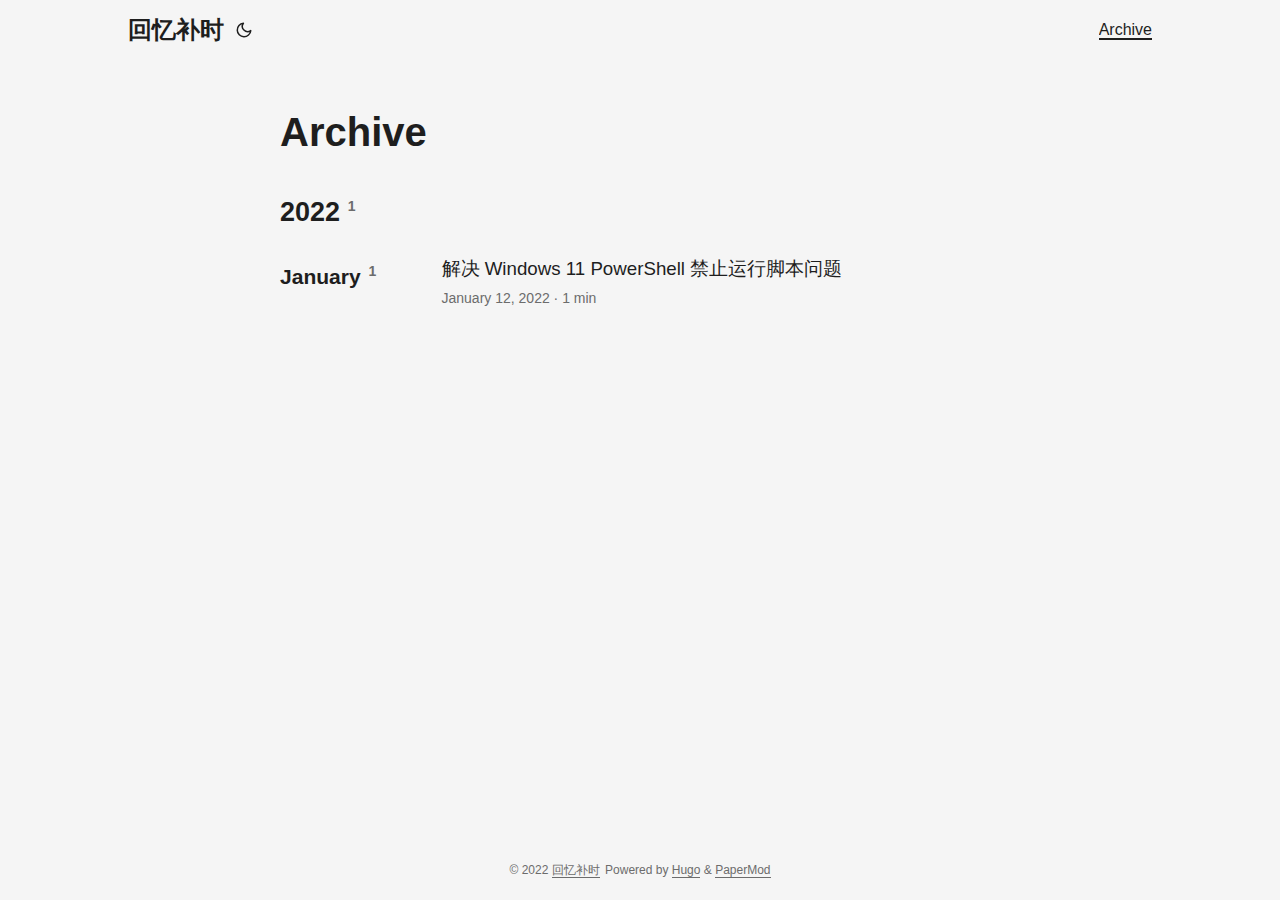
==== archives/index.html @ 0eb6135e "deploy: 8ccdf99a5b5cba30cd9b796a243c26a84a77e365" ====
<!DOCTYPE html>
<html lang="en" dir="auto">

<head><meta charset="utf-8">
<meta http-equiv="X-UA-Compatible" content="IE=edge">
<meta name="viewport" content="width=device-width, initial-scale=1, shrink-to-fit=no">
<meta name="robots" content="index, follow">
<title>Archive | 回忆补时</title>
<meta name="keywords" content="" />
<meta name="description" content="archives">
<meta name="author" content="">
<link rel="canonical" href="/archives/" />
<link crossorigin="anonymous" href="/assets/css/stylesheet.min.502c80ee6d7b983cf2ffcc726988eab173abcad439327f3f7e8fc9c75b88c4c5.css" integrity="sha256-UCyA7m17mDzy/8xyaYjqsXOrytQ5Mn8/fo/Jx1uIxMU=" rel="preload stylesheet" as="style">
<link rel="icon" href="/favicon.ico">
<link rel="icon" type="image/png" sizes="16x16" href="/favicon-16x16.png">
<link rel="icon" type="image/png" sizes="32x32" href="/favicon-32x32.png">
<link rel="apple-touch-icon" href="/apple-touch-icon.png">
<link rel="mask-icon" href="/safari-pinned-tab.svg">
<meta name="theme-color" content="#2e2e33">
<meta name="msapplication-TileColor" content="#2e2e33">
<meta name="generator" content="Hugo 0.92.0" />
<noscript>
    <style>
        #theme-toggle,
        .top-link {
            display: none;
        }

    </style>
    <style>
        @media (prefers-color-scheme: dark) {
            :root {
                --theme: rgb(29, 30, 32);
                --entry: rgb(46, 46, 51);
                --primary: rgb(218, 218, 219);
                --secondary: rgb(155, 156, 157);
                --tertiary: rgb(65, 66, 68);
                --content: rgb(196, 196, 197);
                --hljs-bg: rgb(46, 46, 51);
                --code-bg: rgb(55, 56, 62);
                --border: rgb(51, 51, 51);
            }

            .list {
                background: var(--theme);
            }

            .list:not(.dark)::-webkit-scrollbar-track {
                background: 0 0;
            }

            .list:not(.dark)::-webkit-scrollbar-thumb {
                border-color: var(--theme);
            }
        }

    </style>
</noscript><meta property="og:title" content="Archive" />
<meta property="og:description" content="archives" />
<meta property="og:type" content="article" />
<meta property="og:url" content="/archives/" /><meta property="article:section" content="" />



<meta name="twitter:card" content="summary"/>
<meta name="twitter:title" content="Archive"/>
<meta name="twitter:description" content="archives"/>


<script type="application/ld+json">
{
  "@context": "https://schema.org",
  "@type": "BreadcrumbList",
  "itemListElement": [
    {
      "@type": "ListItem",
      "position":  1 ,
      "name": "Archive",
      "item": "/archives/"
    }
  ]
}
</script>
<script type="application/ld+json">
{
  "@context": "https://schema.org",
  "@type": "BlogPosting",
  "headline": "Archive",
  "name": "Archive",
  "description": "archives",
  "keywords": [
    
  ],
  "articleBody": "",
  "wordCount" : "0",
  "inLanguage": "en",
  "datePublished": "0001-01-01T00:00:00Z",
  "dateModified": "0001-01-01T00:00:00Z",
  "mainEntityOfPage": {
    "@type": "WebPage",
    "@id": "/archives/"
  },
  "publisher": {
    "@type": "Organization",
    "name": "回忆补时",
    "logo": {
      "@type": "ImageObject",
      "url": "/favicon.ico"
    }
  }
}
</script>
</head>

<body class="list" id="top">
<script>
    if (localStorage.getItem("pref-theme") === "dark") {
        document.body.classList.add('dark');
    } else if (localStorage.getItem("pref-theme") === "light") {
        document.body.classList.remove('dark')
    } else if (window.matchMedia('(prefers-color-scheme: dark)').matches) {
        document.body.classList.add('dark');
    }

</script>

<header class="header">
    <nav class="nav">
        <div class="logo">
            <a href="/" accesskey="h" title="回忆补时 (Alt + H)">回忆补时</a>
            <span class="logo-switches">
                <button id="theme-toggle" accesskey="t" title="(Alt + T)">
                    <svg id="moon" xmlns="http://www.w3.org/2000/svg" width="24" height="24" viewBox="0 0 24 24"
                        fill="none" stroke="currentColor" stroke-width="2" stroke-linecap="round"
                        stroke-linejoin="round">
                        <path d="M21 12.79A9 9 0 1 1 11.21 3 7 7 0 0 0 21 12.79z"></path>
                    </svg>
                    <svg id="sun" xmlns="http://www.w3.org/2000/svg" width="24" height="24" viewBox="0 0 24 24"
                        fill="none" stroke="currentColor" stroke-width="2" stroke-linecap="round"
                        stroke-linejoin="round">
                        <circle cx="12" cy="12" r="5"></circle>
                        <line x1="12" y1="1" x2="12" y2="3"></line>
                        <line x1="12" y1="21" x2="12" y2="23"></line>
                        <line x1="4.22" y1="4.22" x2="5.64" y2="5.64"></line>
                        <line x1="18.36" y1="18.36" x2="19.78" y2="19.78"></line>
                        <line x1="1" y1="12" x2="3" y2="12"></line>
                        <line x1="21" y1="12" x2="23" y2="12"></line>
                        <line x1="4.22" y1="19.78" x2="5.64" y2="18.36"></line>
                        <line x1="18.36" y1="5.64" x2="19.78" y2="4.22"></line>
                    </svg>
                </button>
            </span>
        </div>
        <ul id="menu">
            <li>
                <a href="/archives" title="Archive">
                    <span class="active">Archive</span>
                </a>
            </li>
        </ul>
    </nav>
</header>
<main class="main">

<header class="page-header">
  <h1>Archive</h1>
</header>
<div class="archive-year">
  <h2 class="archive-year-header">2022<sup class="archive-count">&nbsp;&nbsp;1</sup>
  </h2>
  <div class="archive-month">
    <h3 class="archive-month-header">January<sup class="archive-count">&nbsp;&nbsp;1</sup></h3>
    <div class="archive-posts">
      <div class="archive-entry">
        <h3 class="archive-entry-title">解决 Windows 11 PowerShell 禁止运行脚本问题
        </h3>
        <div class="archive-meta"><span title='2022-01-12 23:01:07 +0800 +0800'>January 12, 2022</span>&nbsp;·&nbsp;1 min</div>
        <a class="entry-link" aria-label="post link to 解决 Windows 11 PowerShell 禁止运行脚本问题" href="/posts/windows-set-execution-policy/"></a>
      </div>
    </div>
  </div>
</div>
    </main>
    
<footer class="footer">
    <span>&copy; 2022 <a href="/">回忆补时</a></span>
    <span>
        Powered by
        <a href="https://gohugo.io/" rel="noopener noreferrer" target="_blank">Hugo</a> &
        <a href="https://git.io/hugopapermod" rel="noopener" target="_blank">PaperMod</a>
    </span>
</footer>
<a href="#top" aria-label="go to top" title="Go to Top (Alt + G)" class="top-link" id="top-link" accesskey="g">
    <svg xmlns="http://www.w3.org/2000/svg" viewBox="0 0 12 6" fill="currentColor">
        <path d="M12 6H0l6-6z" />
    </svg>
</a>

<script>
    let menu = document.getElementById('menu')
    if (menu) {
        menu.scrollLeft = localStorage.getItem("menu-scroll-position");
        menu.onscroll = function () {
            localStorage.setItem("menu-scroll-position", menu.scrollLeft);
        }
    }

    document.querySelectorAll('a[href^="#"]').forEach(anchor => {
        anchor.addEventListener("click", function (e) {
            e.preventDefault();
            var id = this.getAttribute("href").substr(1);
            if (!window.matchMedia('(prefers-reduced-motion: reduce)').matches) {
                document.querySelector(`[id='${decodeURIComponent(id)}']`).scrollIntoView({
                    behavior: "smooth"
                });
            } else {
                document.querySelector(`[id='${decodeURIComponent(id)}']`).scrollIntoView();
            }
            if (id === "top") {
                history.replaceState(null, null, " ");
            } else {
                history.pushState(null, null, `#${id}`);
            }
        });
    });

</script>
<script>
    var mybutton = document.getElementById("top-link");
    window.onscroll = function () {
        if (document.body.scrollTop > 800 || document.documentElement.scrollTop > 800) {
            mybutton.style.visibility = "visible";
            mybutton.style.opacity = "1";
        } else {
            mybutton.style.visibility = "hidden";
            mybutton.style.opacity = "0";
        }
    };

</script>
<script>
    document.getElementById("theme-toggle").addEventListener("click", () => {
        if (document.body.className.includes("dark")) {
            document.body.classList.remove('dark');
            localStorage.setItem("pref-theme", 'light');
        } else {
            document.body.classList.add('dark');
            localStorage.setItem("pref-theme", 'dark');
        }
    })

</script>
</body>

</html>
---- assets/css/stylesheet.min.502c80ee6d7b983cf2ffcc726988eab173abcad439327f3f7e8fc9c75b88c4c5.css ----
:root{--gap:24px;--content-gap:20px;--nav-width:1024px;--main-width:720px;--header-height:60px;--footer-height:60px;--radius:8px;--theme:rgb(255, 255, 255);--entry:rgb(255, 255, 255);--primary:rgb(30, 30, 30);--secondary:rgb(108, 108, 108);--tertiary:rgb(214, 214, 214);--content:rgb(31, 31, 31);--hljs-bg:rgb(28, 29, 33);--code-bg:rgb(245, 245, 245);--border:rgb(238, 238, 238)}.dark{--theme:rgb(29, 30, 32);--entry:rgb(46, 46, 51);--primary:rgb(218, 218, 219);--secondary:rgb(155, 156, 157);--tertiary:rgb(65, 66, 68);--content:rgb(196, 196, 197);--hljs-bg:rgb(46, 46, 51);--code-bg:rgb(55, 56, 62);--border:rgb(51, 51, 51)}.list{background:var(--code-bg)}.dark.list{background:var(--theme)}*,::after,::before{box-sizing:border-box}html{-webkit-tap-highlight-color:transparent;overflow-y:scroll}a,button,body,h1,h2,h3,h4,h5,h6{color:var(--primary)}body{font-family:source sans pro,microsoft yahei,sans-serif;font-size:18px;line-height:1.8;word-break:break-word;background:var(--theme);font-weight:300}article,aside,figcaption,figure,footer,header,hgroup,main,nav,section,table{display:block}h1,h2,h3,h4,h5,h6{line-height:1.2}h1,h2,h3,h4,h5,h6,p{margin-top:0;margin-bottom:0}ul{padding:0}a{text-decoration:none}body,figure,ul{margin:0}table{width:100%;border-collapse:collapse;border-spacing:0;overflow-x:auto;word-break:keep-all}button,input,textarea{padding:0;font:inherit;background:0 0;border:0}input,textarea{outline:0}button,input[type=button],input[type=submit]{cursor:pointer}input:-webkit-autofill,textarea:-webkit-autofill{box-shadow:0 0 0 50px var(--theme)inset}img{display:block;max-width:100%}::-webkit-scrollbar-track{background:0 0}.list:not(.dark)::-webkit-scrollbar-track{background:var(--code-bg)}::-webkit-scrollbar-thumb{background:var(--tertiary);border:5px solid var(--theme);border-radius:var(--radius)}.list:not(.dark)::-webkit-scrollbar-thumb{border:5px solid var(--code-bg)}::-webkit-scrollbar-thumb:hover{background:var(--secondary)}.page-header,.post-header{margin:24px auto var(--content-gap)}.post-title{margin-bottom:2px;font-size:28px}.post-description{margin-top:10px;margin-bottom:5px}.post-meta,.breadcrumbs{color:var(--secondary);font-size:14px;display:flex;flex-wrap:wrap}.post-meta .i18n_list li{display:inline-flex;list-style:none;margin:auto 3px;box-shadow:0 1px 0 var(--secondary)}.breadcrumbs a{font-size:16px}.post-content{font-size:16px;margin-top:32px;color:var(--content)}.post-content h3,.post-content h4,.post-content h5,.post-content h6{margin:24px 0 16px}.post-content h1{margin:40px auto 32px;font-size:28px}.post-content h2{margin:32px auto 24px;font-size:24px}.post-content h3{font-size:20px}.post-content h4{font-size:16px}.post-content h5{font-size:14px}.post-content h6{font-size:12px}.post-content a,.toc a:hover{box-shadow:0 1px}.post-content a code{margin:auto 0;border-radius:0;box-shadow:0 -1px 0 var(--primary)inset}.post-content del{text-decoration:none;background:linear-gradient(to right,var(--primary) 100%,transparent 0)0/1px 1px repeat-x}.post-content dl,.post-content ol,.post-content p,.post-content figure,.post-content ul{margin-bottom:8px}.post-content ol,.post-content ul{padding-inline-start:20px}.post-content li{margin-top:5px}.post-content li p{margin-bottom:0}.post-content dl{display:flex;flex-wrap:wrap;margin:0}.post-content dt{width:25%;font-weight:700}.post-content dd{width:75%;margin-inline-start:0;padding-inline-start:10px}.post-content dd~dd,.post-content dt~dt{margin-top:10px}.post-content table{margin-bottom:32px}.post-content table th,.post-content table:not(.highlighttable,.highlight table,.gist .highlight) td{min-width:80px;padding:12px 8px;line-height:1.5;border-bottom:1px solid var(--border)}.post-content table th{font-size:14px;text-align:start}.post-content table:not(.highlighttable) td code:only-child{margin:auto 0}.post-content .highlight table{border-radius:var(--radius)}.post-content .highlight:not(table),.post-content pre{margin:10px auto;background:var(--hljs-bg)!important;border-radius:var(--radius)}.post-content li>.highlight{margin-inline-end:0}.post-content ul pre{margin-inline-start:calc(var(--gap) * -2)}.post-content .highlight pre{margin:0}.post-content .highlighttable{table-layout:fixed}.post-content .highlighttable td:first-child{width:40px}.post-content .highlighttable td .linenodiv{padding-inline-end:0!important}.post-content .highlighttable td .highlight,.post-content .highlighttable td .linenodiv pre{margin-bottom:0}.post-content .highlighttable td .highlight pre code::-webkit-scrollbar{display:none}.post-content code{margin:auto 4px;padding:2px 6px;font-size:.78em;line-height:1.5;background:var(--code-bg);border-radius:2px}.post-content pre code{display:block;margin:auto 0;padding:10px;color:#d5d5d6;background:0 0;border-radius:0;overflow-x:auto;word-break:break-all}.post-content blockquote{margin:20px 0;padding:0 14px;border-inline-start:3px solid var(--primary)}.post-content hr{margin:30px 0;height:2px;background:var(--tertiary);border-top:0;border-bottom:0}.post-content iframe{max-width:100%}.post-content img{border-radius:4px;margin:1rem 0}.post-content img[src*="#center"]{margin:1rem auto}.post-content figure.align-center{text-align:center}.post-content figure>figcaption{color:var(--primary);font-size:16px;font-weight:700;margin:8px 0 16px}.post-content figure>figcaption>p{color:var(--secondary);font-size:14px;font-weight:400}.toc{margin:0 2px 40px;border:1px solid var(--border);background:var(--code-bg);border-radius:var(--radius);padding:.4em}.dark .toc{background:var(--entry)}.toc details summary{cursor:zoom-in;margin-inline-start:20px}.toc details[open] summary{cursor:zoom-out}.toc .details{display:inline;font-weight:500}.toc .inner{margin:0 20px;padding:10px 20px}.toc li ul{margin-inline-start:var(--gap)}.toc summary:focus{outline:0}.post-footer{margin-top:56px}.post-tags li{display:inline-block;margin-inline-end:3px;margin-bottom:5px}.post-tags a,.share-buttons,.paginav{border-radius:var(--radius);background:var(--code-bg);border:1px solid var(--border)}.post-tags a{display:block;padding-inline-start:14px;padding-inline-end:14px;color:var(--secondary);font-size:14px;line-height:34px;background:var(--code-bg)}.post-tags a:hover,.paginav a:hover{background:var(--border)}.share-buttons{margin:14px 0;padding-inline-start:var(--radius);display:flex;justify-content:center;overflow-x:auto}.share-buttons a{margin-top:10px}.share-buttons a:not(:last-of-type){margin-inline-end:12px}.share-buttons a svg{height:30px;width:30px;fill:currentColor;transition:transform .1s}.share-buttons svg:active{transform:scale(.96)}h1:hover .anchor,h2:hover .anchor,h3:hover .anchor,h4:hover .anchor,h5:hover .anchor,h6:hover .anchor{display:inline-flex;color:var(--secondary);margin-inline-start:8px;font-weight:500;user-select:none}.post-content :not(table) ::-webkit-scrollbar-thumb{border:2px solid var(--hljs-bg);background:#717175}.post-content :not(table) ::-webkit-scrollbar-thumb:hover{background:#a3a3a5}.gist table::-webkit-scrollbar-thumb{border:2px solid #fff;background:#adadad}.gist table::-webkit-scrollbar-thumb:hover{background:#707070}.post-content table::-webkit-scrollbar-thumb{border-width:2px}.paginav{margin:10px 0;display:flex;line-height:30px;border-radius:var(--radius)}.paginav a{padding-inline-start:14px;padding-inline-end:14px;border-radius:var(--radius)}.paginav .title{letter-spacing:1px;text-transform:uppercase;font-size:small;color:var(--secondary)}.paginav .prev,.paginav .next{width:50%}.paginav span:hover:not(.title){box-shadow:0 1px}.paginav .next{margin-inline-start:auto;text-align:right}[dir=rtl] .paginav .next{text-align:left}.not-found{position:absolute;left:0;right:0;display:flex;align-items:center;justify-content:center;height:80%;font-size:160px;font-weight:700}.archive-posts{width:100%;font-size:16px}.archive-year{margin-top:40px}.archive-year:not(:last-of-type){border-bottom:2px solid var(--border)}.archive-month{display:flex;align-items:flex-start;padding:10px 0}.archive-month-header{margin:25px 0;width:200px}.archive-month:not(:last-of-type){border-bottom:1px solid var(--border)}.archive-entry{position:relative;padding:5px;margin:10px 0}.archive-entry-title{margin:5px 0;font-weight:400}.archive-count,.archive-meta{color:var(--secondary);font-size:14px}.footer,.top-link{font-size:12px;color:var(--secondary)}.footer{max-width:calc(var(--main-width) + var(--gap) * 2);margin:auto;padding:calc((var(--footer-height) - var(--gap))/2)var(--gap);text-align:center;line-height:24px}.footer span{margin-inline-start:1px;margin-inline-end:1px}.footer span:last-child{white-space:nowrap}.footer a{color:inherit;border-bottom:1px solid var(--secondary)}.footer a:hover{border-bottom:1px solid var(--primary)}.top-link{visibility:hidden;position:fixed;bottom:60px;right:30px;z-index:99;background:var(--tertiary);width:42px;height:42px;padding:12px;border-radius:64px;transition:visibility .5s,opacity .8s linear}.top-link,.top-link svg{filter:drop-shadow(0 0 0 var(--theme))}.footer a:hover,.top-link:hover{color:var(--primary)}.top-link:focus,#theme-toggle:focus{outline:0}.nav{display:flex;flex-wrap:wrap;justify-content:space-between;max-width:calc(var(--nav-width) + var(--gap) * 2);margin-inline-start:auto;margin-inline-end:auto;line-height:var(--header-height)}.nav a{display:block}.logo,#menu{display:flex;margin:auto var(--gap)}.logo{flex-wrap:inherit}.logo a{font-size:24px;font-weight:700}.logo a img{display:inline;vertical-align:middle;pointer-events:none;transform:translate(0,-10%);border-radius:6px;margin-inline-end:8px}#theme-toggle svg{height:18px}button#theme-toggle{font-size:26px;margin:auto 4px}body.dark #moon{vertical-align:middle;display:none}body:not(.dark) #sun{display:none}#menu{list-style:none;word-break:keep-all;overflow-x:auto;white-space:nowrap}#menu li+li{margin-inline-start:var(--gap)}#menu a{font-size:16px}#menu .active{font-weight:500;border-bottom:2px solid}.lang-switch li,.lang-switch ul,.logo-switches{display:inline-flex;margin:auto 4px}.lang-switch{display:flex;flex-wrap:inherit}.lang-switch a{margin:auto 3px;font-size:16px;font-weight:500}.logo-switches{flex-wrap:inherit}.main{position:relative;min-height:calc(100vh - var(--header-height) - var(--footer-height));max-width:calc(var(--main-width) + var(--gap) * 2);margin:auto;padding:var(--gap)}.page-header h1{font-size:40px}.pagination{display:flex}.pagination a{color:var(--theme);font-size:13px;line-height:36px;background:var(--primary);border-radius:calc(36px/2);padding:0 16px}.pagination .next{margin-inline-start:auto}.social-icons{padding:12px 0}.social-icons a:not(:last-of-type){margin-inline-end:12px}.social-icons a svg{height:26px;width:26px}code{direction:ltr}div.highlight,pre{position:relative}.copy-code{display:none;position:absolute;top:4px;right:4px;color:rgba(255,255,255,.8);background:rgba(78,78,78,.8);border-radius:var(--radius);padding:0 5px;font-size:14px;user-select:none}div.highlight:hover .copy-code,pre:hover .copy-code{display:block}.first-entry{position:relative;display:flex;flex-direction:column;justify-content:center;min-height:320px;margin:var(--gap)0 calc(var(--gap) * 2)}.first-entry .entry-header{overflow:hidden;display:-webkit-box;-webkit-box-orient:vertical;-webkit-line-clamp:3}.first-entry .entry-header h1{font-size:34px;line-height:1.3}.first-entry .entry-content{margin:14px 0;font-size:16px;-webkit-line-clamp:3}.first-entry .entry-footer{font-size:14px}.home-info .entry-content{-webkit-line-clamp:unset}.post-entry{position:relative;margin-bottom:var(--gap);padding:var(--gap);background:var(--entry);border-radius:var(--radius);transition:transform .1s;border:1px solid var(--border)}.post-entry:active{transform:scale(.96)}.tag-entry .entry-cover{display:none}.entry-header h2{font-size:24px;line-height:1.3}.entry-content{margin:8px 0;color:var(--secondary);font-size:14px;line-height:1.6;overflow:hidden;display:-webkit-box;-webkit-box-orient:vertical;-webkit-line-clamp:2}.entry-footer{color:var(--secondary);font-size:13px}.entry-link{position:absolute;left:0;right:0;top:0;bottom:0}.entry-cover,.entry-isdraft{font-size:14px;color:var(--secondary)}.entry-cover{margin-bottom:var(--gap);text-align:center}.entry-cover img{border-radius:var(--radius);pointer-events:none;width:100%;height:auto}.entry-cover a{color:var(--secondary);box-shadow:0 1px 0 var(--primary)}.buttons,.main .profile{display:flex;justify-content:center}.main .profile{align-items:center;min-height:calc(100vh - var(--header-height) - var(--footer-height) - (var(--gap) * 2));text-align:center}.profile .profile_inner h1{padding:12px 0}.profile img{display:inline-table;border-radius:50%;pointer-events:none}.buttons{flex-wrap:wrap;max-width:400px;margin:0 auto}.button{background:var(--tertiary);border-radius:var(--radius);margin:8px;padding:6px;transition:transform .1s}.button-inner{padding:0 8px}.button:active{transform:scale(.96)}#searchbox input{padding:4px 10px;width:100%;color:var(--primary);font-weight:700;border:2px solid var(--tertiary);border-radius:var(--radius)}#searchbox input:focus{border-color:var(--secondary)}#searchResults li{list-style:none;border-radius:var(--radius);padding:10px;margin:10px 0;position:relative;font-weight:500}#searchResults{margin:10px 0;width:100%}#searchResults li:active{transition:transform .1s;transform:scale(.98)}#searchResults a{position:absolute;width:100%;height:100%;top:0;left:0;outline:none}#searchResults .focus{transform:scale(.98);border:2px solid var(--tertiary)}.terms-tags li{display:inline-block;margin:10px;font-weight:500}.terms-tags a{display:block;padding:3px 10px;background:var(--tertiary);border-radius:6px;transition:transform .1s}.terms-tags a:active{background:var(--tertiary);transform:scale(.96)}.hljs-comment,.hljs-quote{color:#b6b18b}.hljs-deletion,.hljs-name,.hljs-regexp,.hljs-selector-class,.hljs-selector-id,.hljs-tag,.hljs-template-variable,.hljs-variable{color:#eb3c54}.hljs-built_in,.hljs-builtin-name,.hljs-link,.hljs-literal,.hljs-meta,.hljs-number,.hljs-params,.hljs-type{color:#e7ce56}.hljs-attribute{color:#ee7c2b}.hljs-addition,.hljs-bullet,.hljs-string,.hljs-symbol{color:#4fb4d7}.hljs-section,.hljs-title{color:#78bb65}.hljs-keyword,.hljs-selector-tag{color:#b45ea4}.hljs{display:block;overflow-x:auto;background:#1c1d21;color:#c0c5ce;padding:.5em}.hljs-emphasis{font-style:italic}.hljs-strong{font-weight:700}@media screen and (max-width:768px){:root{--gap:14px}.profile img{transform:scale(.85)}.first-entry{min-height:260px}.archive-month{flex-direction:column}.archive-year{margin-top:20px}.footer{padding:calc((var(--footer-height) - var(--gap) - 10px)/2)var(--gap)}}@media screen and (min-width:768px){::-webkit-scrollbar{width:19px;height:11px}}@media screen and (max-width:900px){.list .top-link{transform:translateY(-5rem)}}@media(prefers-reduced-motion){.terms-tags a:active,.button:active,.share-buttons svg:active,.post-entry:active,.top-link,#searchResults .focus,#searchResults li:active{transform:none}}
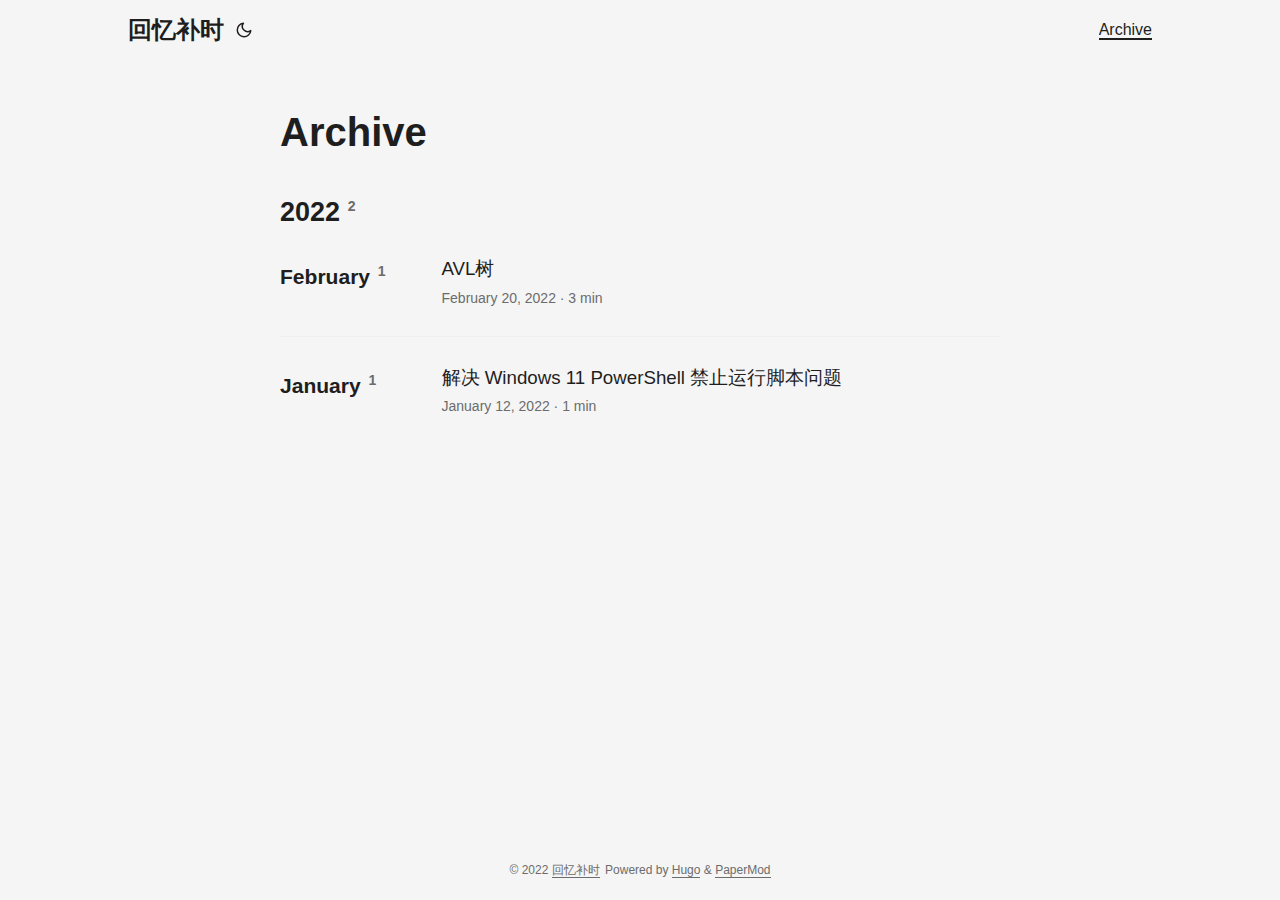
==== commit 97a3cbf2: "deploy: c18f53b5ecb648733a7a512508229ffdfe5d8200" ====
--- a/archives/index.html
+++ b/archives/index.html
@@ -18,7 +18,7 @@
 <link rel="mask-icon" href="/safari-pinned-tab.svg">
 <meta name="theme-color" content="#2e2e33">
 <meta name="msapplication-TileColor" content="#2e2e33">
-<meta name="generator" content="Hugo 0.92.0" />
+<meta name="generator" content="Hugo 0.92.2" />
 <noscript>
     <style>
         #theme-toggle,
@@ -166,8 +166,19 @@
   <h1>Archive</h1>
 </header>
 <div class="archive-year">
-  <h2 class="archive-year-header">2022<sup class="archive-count">&nbsp;&nbsp;1</sup>
+  <h2 class="archive-year-header">2022<sup class="archive-count">&nbsp;&nbsp;2</sup>
   </h2>
+  <div class="archive-month">
+    <h3 class="archive-month-header">February<sup class="archive-count">&nbsp;&nbsp;1</sup></h3>
+    <div class="archive-posts">
+      <div class="archive-entry">
+        <h3 class="archive-entry-title">AVL树
+        </h3>
+        <div class="archive-meta"><span title='2022-02-20 21:01:08 +0800 +0800'>February 20, 2022</span>&nbsp;·&nbsp;3 min</div>
+        <a class="entry-link" aria-label="post link to AVL树" href="/posts/avl-tree/"></a>
+      </div>
+    </div>
+  </div>
   <div class="archive-month">
     <h3 class="archive-month-header">January<sup class="archive-count">&nbsp;&nbsp;1</sup></h3>
     <div class="archive-posts">
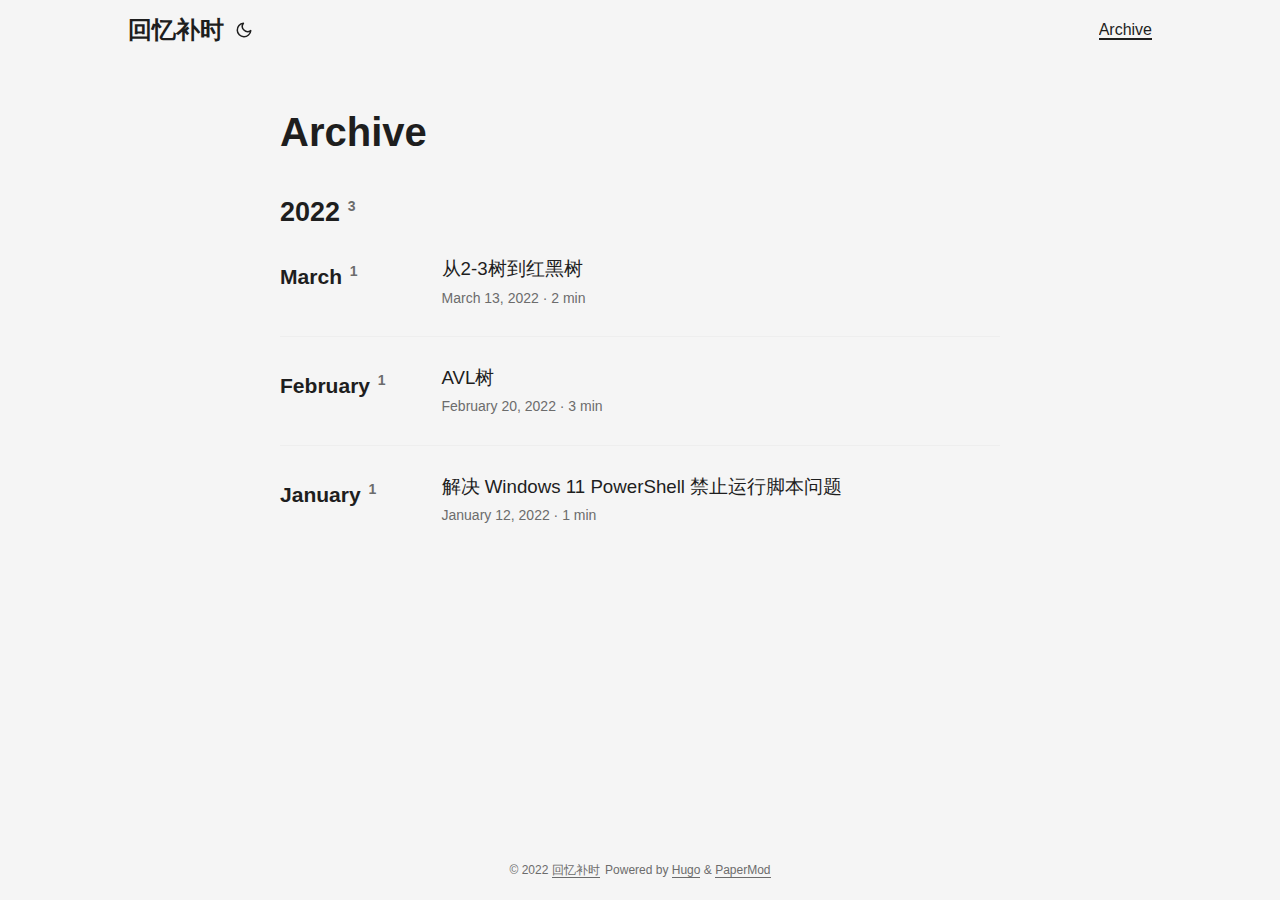
==== commit cb69c02d: "deploy: 9fe09aaac7106d2965c829af27a1c4a6059096f3" ====
--- a/archives/index.html
+++ b/archives/index.html
@@ -18,7 +18,7 @@
 <link rel="mask-icon" href="/safari-pinned-tab.svg">
 <meta name="theme-color" content="#2e2e33">
 <meta name="msapplication-TileColor" content="#2e2e33">
-<meta name="generator" content="Hugo 0.92.2" />
+<meta name="generator" content="Hugo 0.94.2" />
 <noscript>
     <style>
         #theme-toggle,
@@ -166,8 +166,19 @@
   <h1>Archive</h1>
 </header>
 <div class="archive-year">
-  <h2 class="archive-year-header">2022<sup class="archive-count">&nbsp;&nbsp;2</sup>
+  <h2 class="archive-year-header">2022<sup class="archive-count">&nbsp;&nbsp;3</sup>
   </h2>
+  <div class="archive-month">
+    <h3 class="archive-month-header">March<sup class="archive-count">&nbsp;&nbsp;1</sup></h3>
+    <div class="archive-posts">
+      <div class="archive-entry">
+        <h3 class="archive-entry-title">从2-3树到红黑树
+        </h3>
+        <div class="archive-meta"><span title='2022-03-13 16:50:00 +0800 +0800'>March 13, 2022</span>&nbsp;·&nbsp;2 min</div>
+        <a class="entry-link" aria-label="post link to 从2-3树到红黑树" href="/posts/from-two-three-tree-to-rbtree/"></a>
+      </div>
+    </div>
+  </div>
   <div class="archive-month">
     <h3 class="archive-month-header">February<sup class="archive-count">&nbsp;&nbsp;1</sup></h3>
     <div class="archive-posts">
